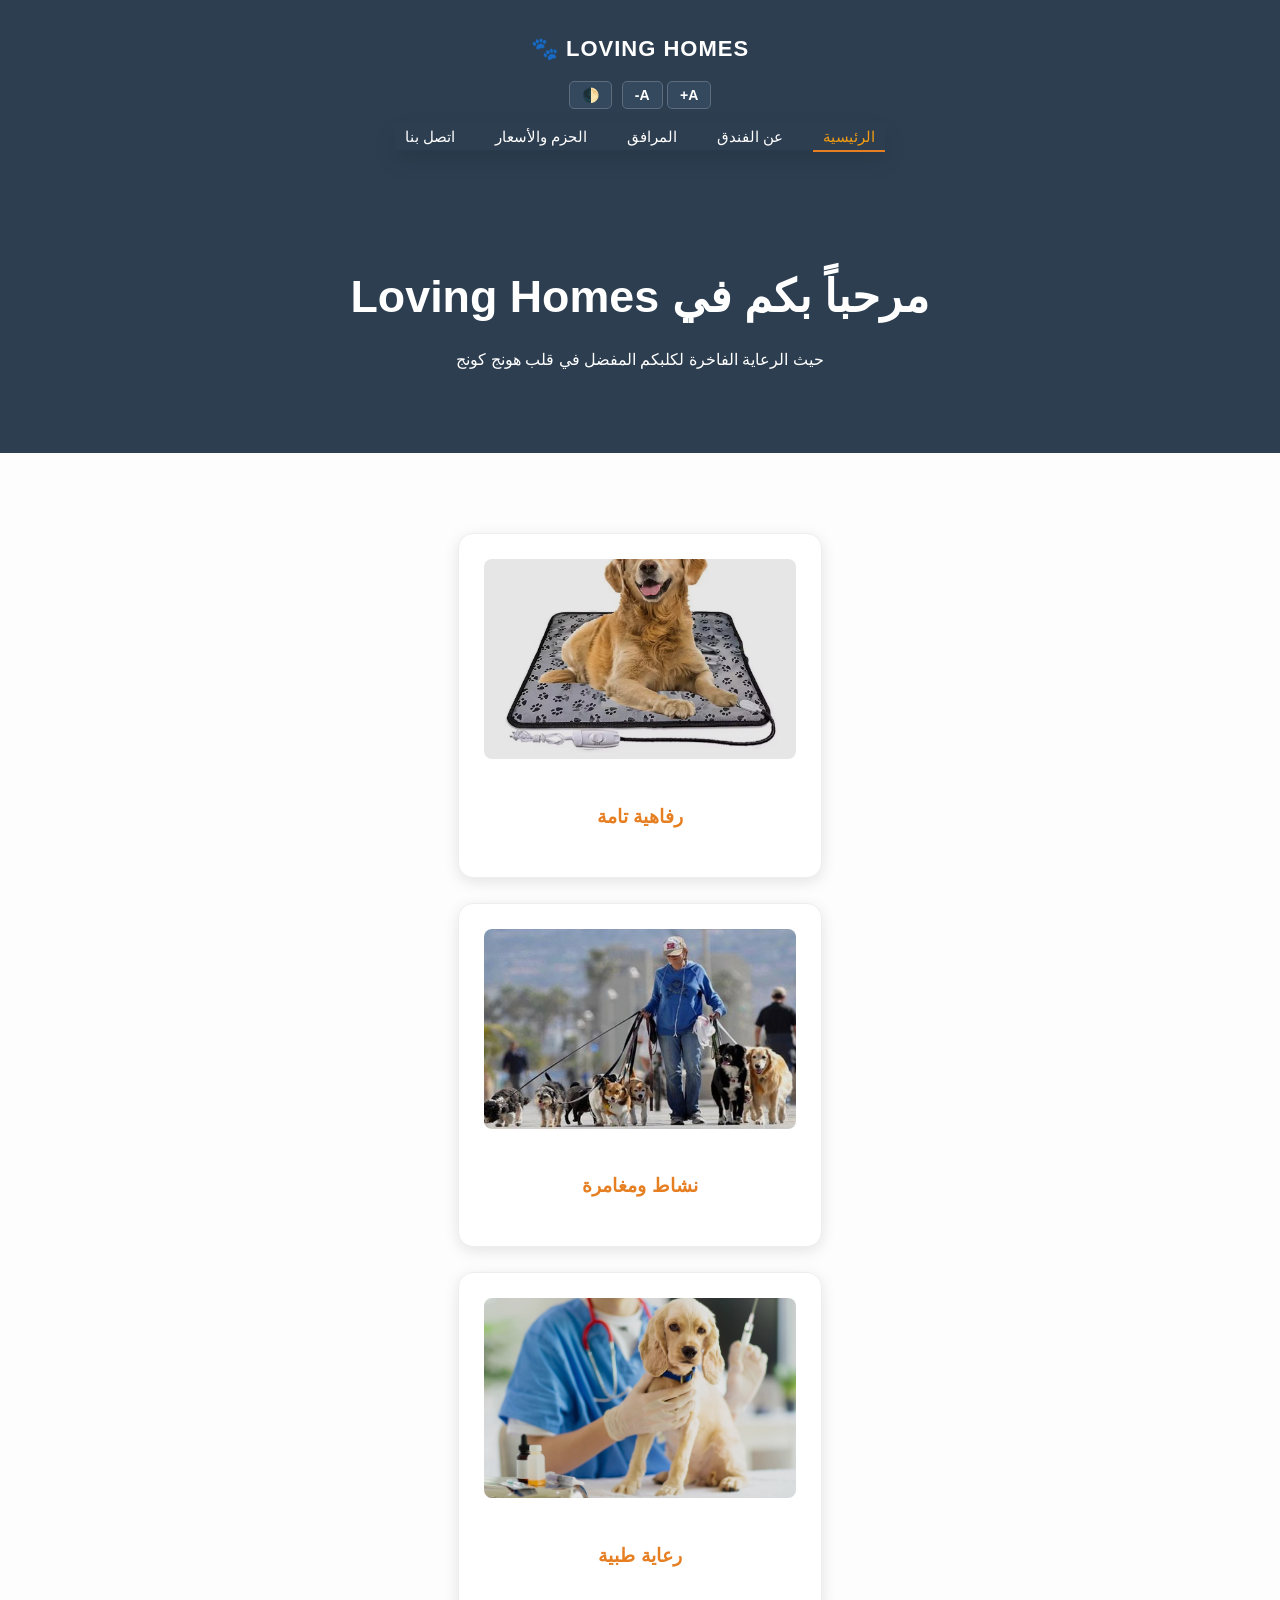
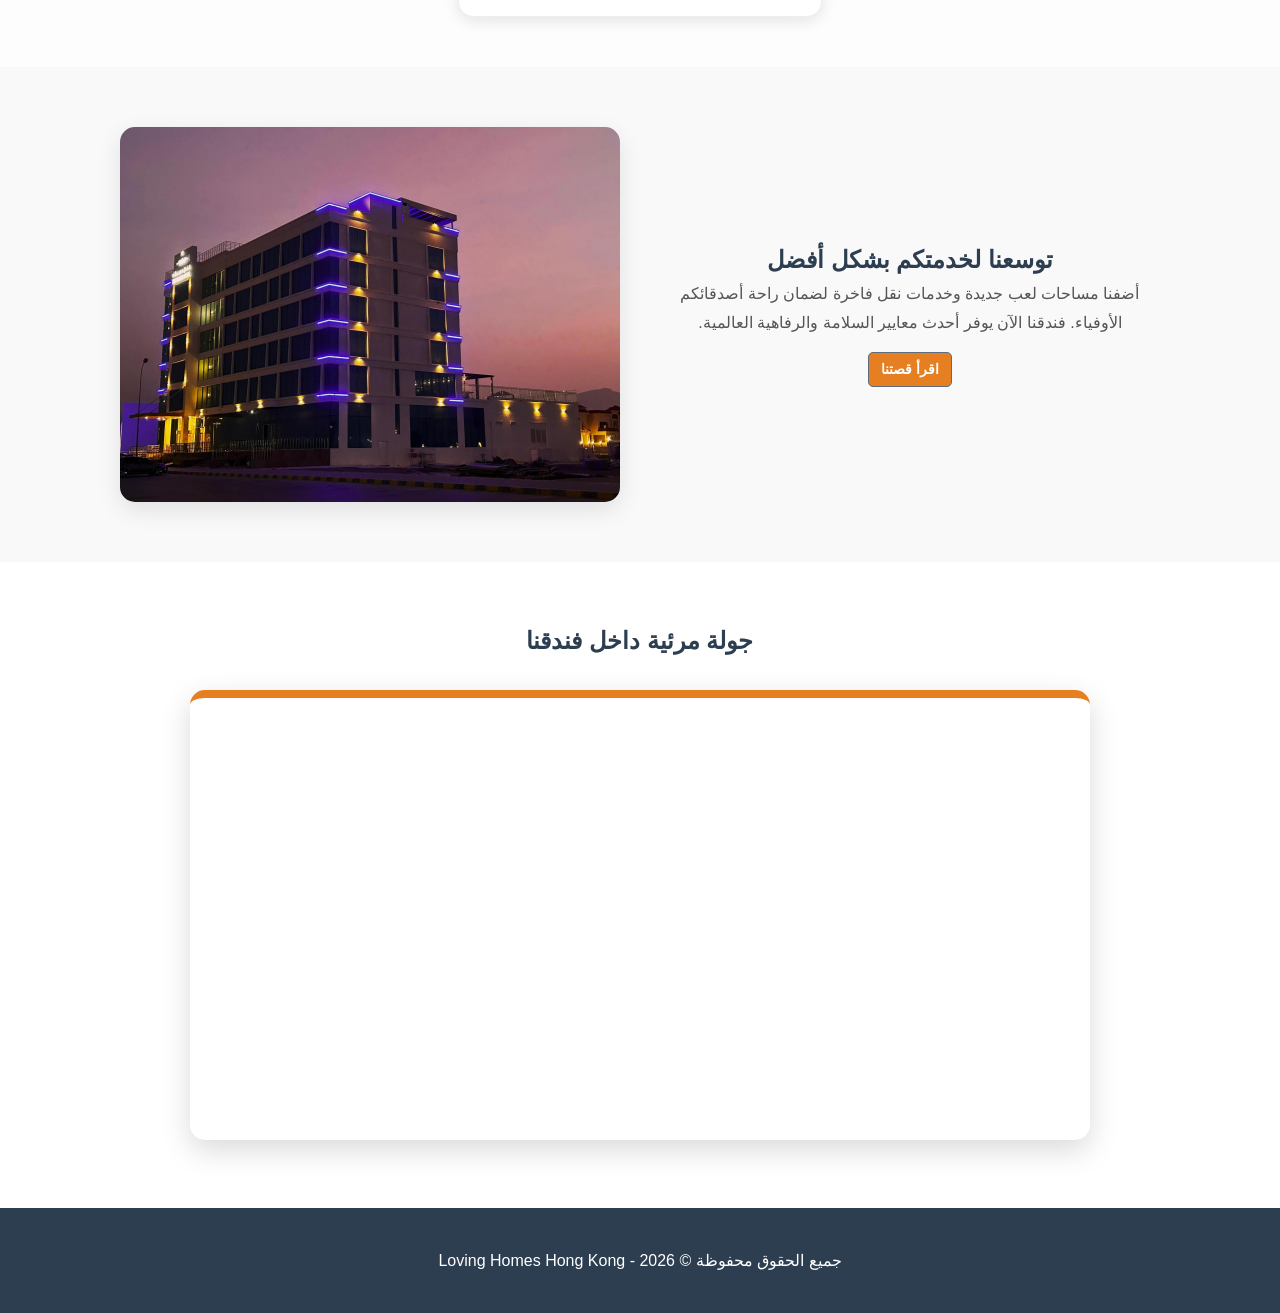
==== index.html @ 9f1eb7ec "Add files via upload" ====
<!DOCTYPE html>
<html lang="ar" dir="rtl">
<head>
    <meta charset="UTF-8">
    <meta name="viewport" content="width=device-width, initial-scale=1.0">
    <title>Loving Homes - الواجهة المطورة</title>
    <link rel="stylesheet" href="css/style.css">
    <style>
        /* التنسيقات الداخلية لضمان جمالية الواجهة */
        body { margin: 0; background-color: #fdfdfd; font-family: Arial, sans-serif; transition: background 0.3s, color 0.3s; }
        .navbar { display: flex; justify-content: space-between; align-items: center; background: #2c3e50; padding: 15px 30px; flex-wrap: wrap; gap: 15px; }
        .logo { color: white; font-size: 22px; font-weight: bold; }
        .nav-links { list-style: none; display: flex; gap: 20px; margin: 0; padding: 0; }
        .nav-links a { color: white; text-decoration: none; font-size: 16px; }
        .nav-links a.active { color: #e67e22; border-bottom: 2px solid #e67e22; }
        
        .hero { background: #2c3e50; color: white; text-align: center; padding: 80px 20px; }
        .hero h1 { font-size: 2.8rem; margin-bottom: 15px; }
        
        .container { padding: 50px 20px; max-width: 1200px; margin: auto; }
        .services-grid { display: grid; grid-template-columns: repeat(auto-fit, minmax(300px, 1fr)); gap: 25px; }
        
        .card { background: white; border-radius: 15px; box-shadow: 0 4px 15px rgba(0,0,0,0.1); overflow: hidden; text-align: center; border: 1px solid #eee; }
        .card img { width: 100%; height: 200px; object-fit: cover; }
        .card h3 { padding: 20px 0; color: #e67e22; margin: 0; }
        
        .expansion { padding: 60px 20px; background: #f9f9f9; display: flex; flex-wrap: wrap; align-items: center; gap: 40px; justify-content: center; }
        .expansion img { width: 100%; max-width: 500px; border-radius: 15px; box-shadow: 0 8px 25px rgba(0,0,0,0.1); }
        
        .video-section { padding: 60px 20px; text-align: center; background: white; }
        .video-section iframe { width: 100%; max-width: 900px; height: 450px; border: none; border-top: 8px solid #e67e22; border-radius: 15px; box-shadow: 0 10px 30px rgba(0,0,0,0.15); }
        
        footer { background: #2c3e50; color: white; text-align: center; padding: 40px 0; margin-top: 0; }
        
        /* زر التحكم الموحد */
        .btn-ctrl { background: #34495e; color: white; border: 1px solid #5d6d7e; padding: 5px 12px; border-radius: 5px; cursor: pointer; font-size: 14px; transition: 0.3s; }
        .btn-ctrl:hover { background: #e67e22; }
    </style>
</head>
<body>

<header>
    <nav class="navbar">
        <div class="logo">Loving Homes 🐾</div>

        <div class="controls-wrapper" style="display: flex; align-items: center; gap: 10px;">
            <div class="font-controls">
                <button onclick="changeFontSize('increase')" class="btn-ctrl">A+</button>
                <button onclick="changeFontSize('decrease')" class="btn-ctrl">A-</button>
            </div>
            
            <button onclick="toggleTheme()" class="btn-ctrl" title="تبديل الوضع الليلي">🌓</button>

            
        </div>

        <ul class="nav-links">
            <li><a href="index.html" class="active">الرئيسية</a></li>
            <li><a href="pages/about.html">عن الفندق</a></li>
            <li><a href="pages/services.html">المرافق</a></li>
            <li><a href="pages/packages.html">الحزم والأسعار</a></li>
            <li><a href="pages/contact.html">اتصل بنا</a></li>
        </ul>
    </nav>
</header>

<section class="hero">
    <h1>مرحباً بكم في Loving Homes</h1>
    <p>حيث الرعاية الفاخرة لكلبكم المفضل في قلب هونج كونج</p>
</section>

<main class="container">
    <div class="services-grid">
        <div class="card">
            <img src="images/img-heating-cooling.avif" alt="رفاهية">
            <h3>رفاهية تامة</h3>
        </div>
        <div class="card">
            <img src="images/img-walking.jpg" alt="نشاط">
            <h3>نشاط ومغامرة</h3>
        </div>
        <div class="card">
            <img src="images/img-vet-services.webp" alt="رعاية">
            <h3>رعاية طبية</h3>
        </div>
    </div>
</main>

<section class="expansion">
    <div style="flex:1; min-width:300px; max-width:500px;">
        <h2 style="color: #2c3e50;">توسعنا لخدمتكم بشكل أفضل</h2>
        <p style="line-height: 1.8; color: #555;">أضفنا مساحات لعب جديدة وخدمات نقل فاخرة لضمان راحة أصدقائكم الأوفياء. فندقنا الآن يوفر أحدث معايير السلامة والرفاهية العالمية.</p>
        <a href="pages/about.html" class="btn-ctrl" style="text-decoration: none; display: inline-block; margin-top: 15px; background: #e67e22;">اقرأ قصتنا</a>
    </div>
    <img src="images/img-hotel-history.jpg" alt="توسع الفندق">
</section>

<section class="video-section">
    <h2 style="margin-bottom: 30px;">جولة مرئية داخل فندقنا</h2>
    <iframe src="https://www.youtube.com/embed/sD9gTAFDq40" title="Loving Homes Tour" allowfullscreen></iframe>
</section>

<footer>
    <p>جميع الحقوق محفوظة © 2026 - Loving Homes Hong Kong</p>
</footer>

<script src="js/main.js"></script>

</body>
</html>
---- css/style.css ----
/* 1. الإعدادات العامة والمتغيرات */
:root {
    --primary-color: #2c3e50;    /* أزرق داكن فخم للمنبار والفوتر */
    --accent-gold: #f39c12;      /* برتقالي ذهبي للأزرار واللمسات الجمالية */
    --accent-blue: #2980b9;      /* أزرق للحزمة الكلاسيكية */
    --accent-orange: #d35400;    /* برتقالي غامق لحزمة اليوم */
    --text-color: #2c3e50;       
    --light-bg: #f4f7f6;         /* لون خلفية مريح للعين */
    --white: #ffffff;
    --card-shadow: 0 5px 15px rgba(0,0,0,0.05);
}

/* 2. إعدادات الوضع الليلي (Dark Mode) */
body.dark-theme {
    --light-bg: #121212;
    --text-color: #e0e0e0;
    --white: #1e1e1e;
    --primary-color: #000000;
    --card-shadow: 0 5px 20px rgba(0,0,0,0.5);
}

* {
    margin: 0;
    padding: 0;
    box-sizing: border-box;
    font-family: 'Segoe UI', Tahoma, Geneva, Verdana, sans-serif;
}

body {
    line-height: 1.6;
    color: var(--text-color);
    background-color: var(--light-bg);
    display: flex;
    flex-direction: column;
    min-height: 100vh;
    text-align: center;
    transition: all 0.3s ease; /* حركة ناعمة عند تكبير الخط أو تغيير الثيم */
}

/* 3. الهيدر والمنيو */
header {
    background: var(--primary-color);
    padding: 1rem 0;
    box-shadow: 0 2px 15px rgba(0,0,0,0.2);
}

.navbar {
    display: flex;
    flex-direction: column;
    align-items: center;
    gap: 15px;
}

.logo {
    font-size: 1.8rem;
    font-weight: bold;
    color: var(--accent-gold);
    text-transform: uppercase;
    letter-spacing: 1px;
}

/* أزرار التحكم (الخط، الثيم، اللغة) */
.controls-wrapper {
    display: flex;
    align-items: center;
    gap: 10px;
    flex-wrap: wrap;
    justify-content: center;
}

.btn-ctrl {
    background: rgba(255, 255, 255, 0.1);
    color: var(--white);
    border: 1px solid var(--accent-gold);
    padding: 5px 12px;
    border-radius: 5px;
    cursor: pointer;
    font-weight: bold;
    transition: 0.3s;
}

.btn-ctrl:hover {
    background: var(--accent-gold);
    color: #2c3e50;
}

.nav-links {
    display: flex;
    list-style: none; box-shadow: 0 10px 25px rgba(0,0,0,0.1);
}

.nav-links li a {
    color: #ffffff;
    text-decoration: none;
    font-weight: 500;
    font-size: 0.95rem;
    padding: 5px 10px;
    transition: 0.3s;
}

.nav-links li a:hover, .nav-links li a.active {
    color: var(--accent-gold);
}

/* 4. الحاوية والتنسيق العام */
.container {
    max-width: 1100px;
    margin: 30px auto;
    padding: 0 20px;
    flex: 1;
}

.main-title {
    margin-bottom: 20px;
    color: var(--accent-gold);
}

/* 5. نظام الشبكة (Grid) والبطاقات */
.grid-container, .services-grid, .activities-grid {
    display: grid;
    grid-template-columns: repeat(auto-fit, minmax(280px, 1fr));
    gap: 25px;
    margin-top: 30px;
}

.package-card, .service-card, .activity-item, .card {
    background: var(--white);
    padding: 25px;
    border-radius: 12px;
    box-shadow: var(--card-shadow);
    transition: 0.3s;
    border: 1px solid rgba(128, 128, 128, 0.1);
    overflow: hidden;
}

.package-card:hover, .service-card:hover, .card:hover {
    transform: translateY(-8px);
    box-shadow: 0 10px 25px rgba(0,0,0,0.2);
}

/* تنسيق الصور داخل البطاقات */
.service-img, .card img, .activity-item img {
    width: 100%;
    height: 200px;
    object-fit: cover;
    border-radius: 8px;
    margin-bottom: 15px;
    filter: brightness(0.9);
    transition: 0.3s;
}

.service-card:hover img, .card:hover img {
    filter: brightness(1);
}

/* 6. الأزرار العامة */
.btn {
    background: var(--accent-gold);
    color: #ffffff;
    padding: 12px 28px;
    text-decoration: none;
    border-radius: 25px;
    font-weight: bold;
    display: inline-block;
    transition: 0.3s;
    border: none;
    cursor: pointer;
    margin-top: 15px;
}

.btn:hover {
    background: var(--accent-blue);
    transform: scale(1.05);
}

/* 7. تمييز ألوان الحزم */
.premium-color { border-top: 6px solid var(--accent-gold); }
.classic-color { border-top: 6px solid var(--accent-blue); }
.day-color { border-top: 6px solid var(--accent-orange); }

/* 8. الفوتر */
footer {
    background: var(--primary-color);
    color: #ffffff;
    text-align: center;
    padding: 30px 0;
    margin-top: 50px;
}

/* 9. صفحة اتصل بنا والنماذج */
.contact-wrapper {
    display: grid;
    grid-template-columns: repeat(auto-fit, minmax(300px, 1fr));
    gap: 30px;
    text-align: right;
}

.form-group {
    margin-bottom: 15px;
    text-align: right;
}

input, select, textarea {
    width: 100%;
    padding: 12px;
    margin-top: 8px;
    border: 1px solid #ccc;
    border-radius: 8px;
    background: var(--white);
    color: var(--text-color);
}

/* 10. التجاوب ودعم الاتجاهات */
[dir="ltr"] {
    text-align: left;
}

[dir="ltr"] .contact-wrapper, [dir="ltr"] .form-group {
    text-align: left;
}

@media (max-width: 768px) {
    .nav-links {
        flex-direction: row;
        flex-wrap: wrap;
        justify-content: center;
        gap: 10px;
    }
    
    .hero h1 {
        font-size: 2rem;
    }
}

.hidden { display: none; }
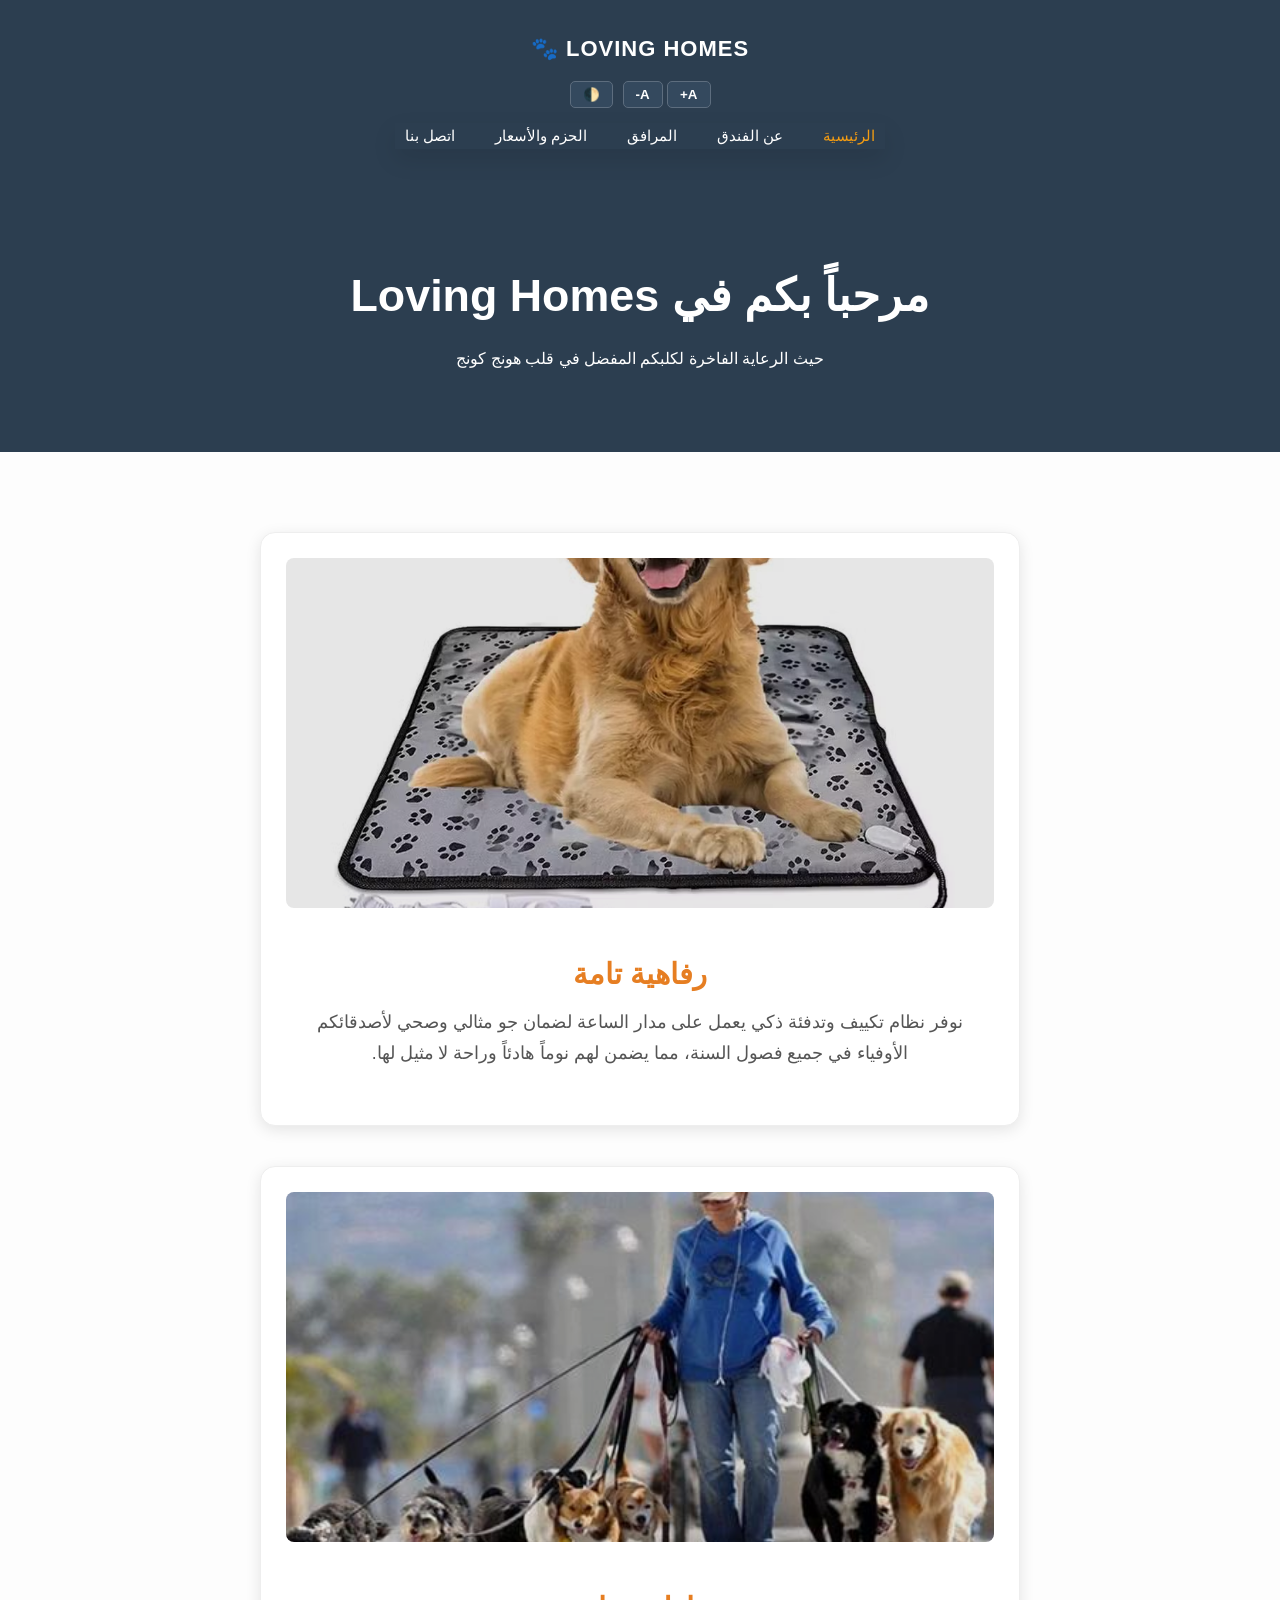
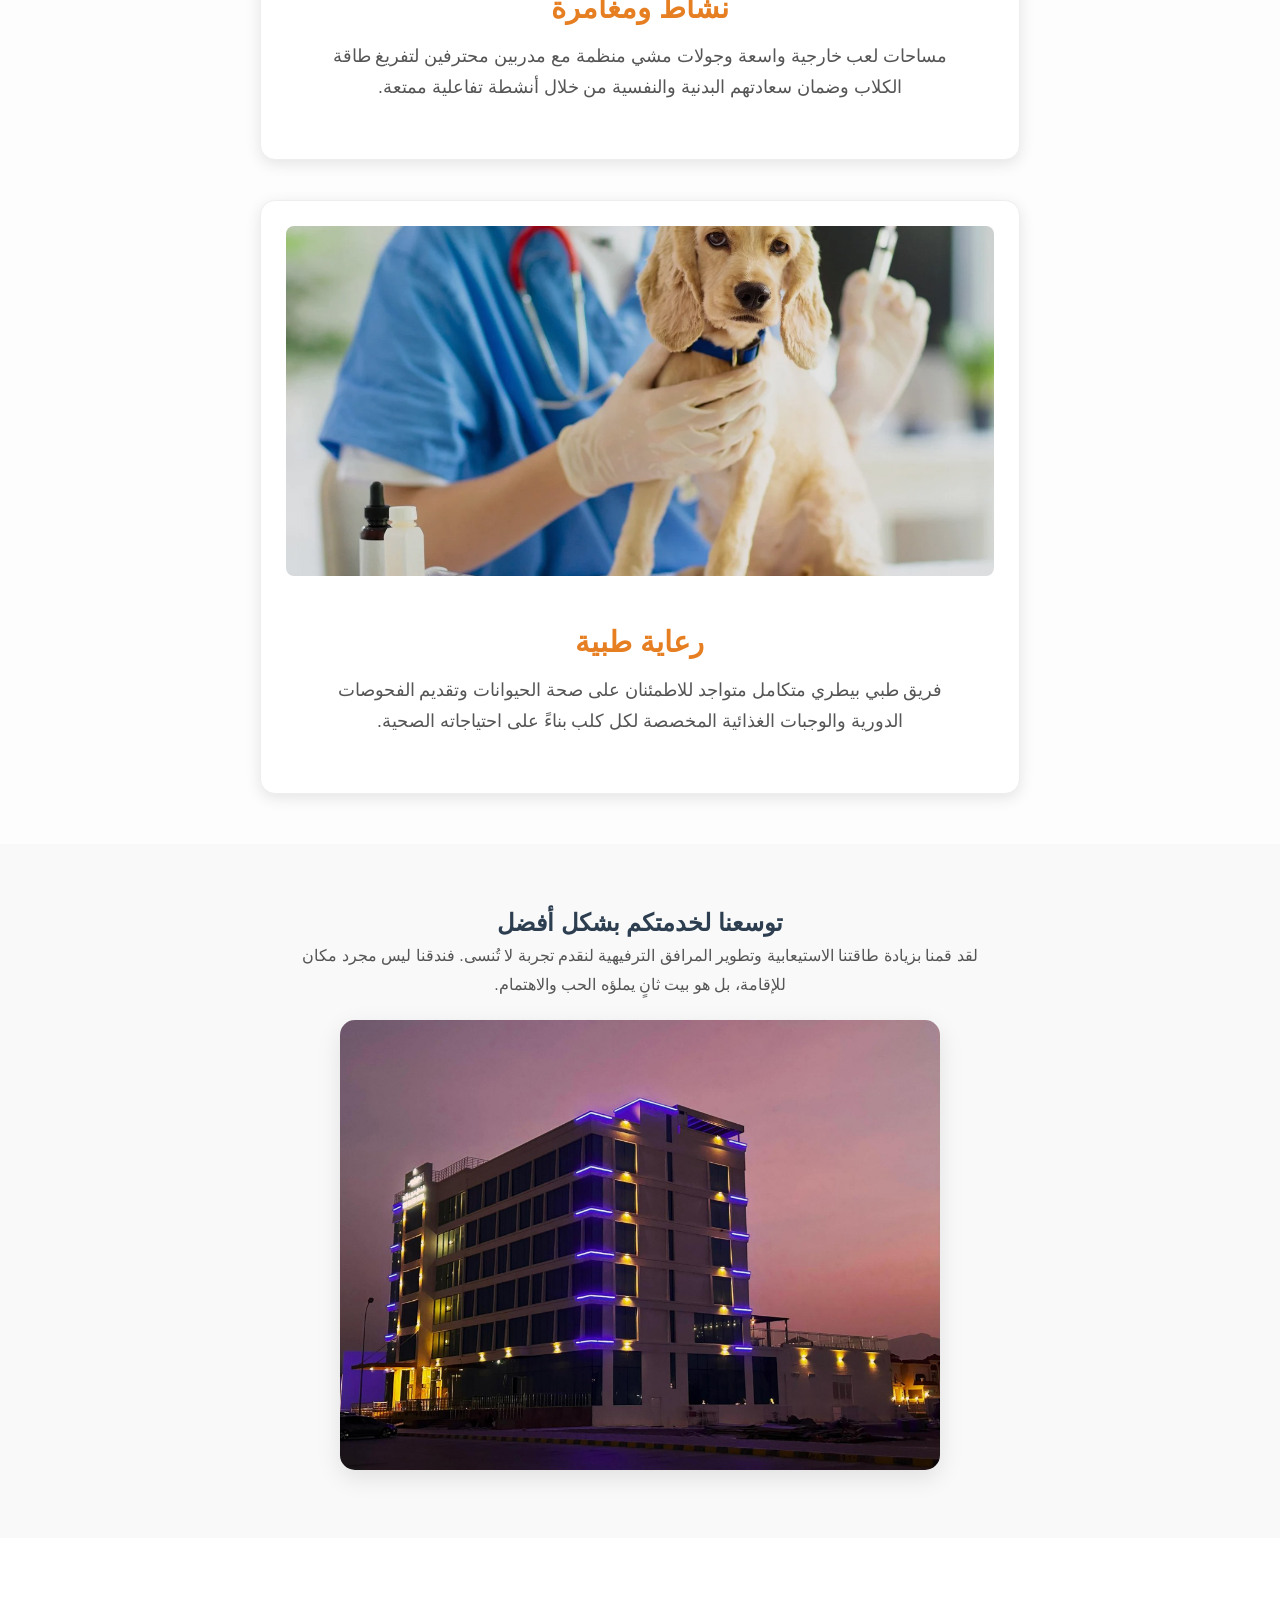
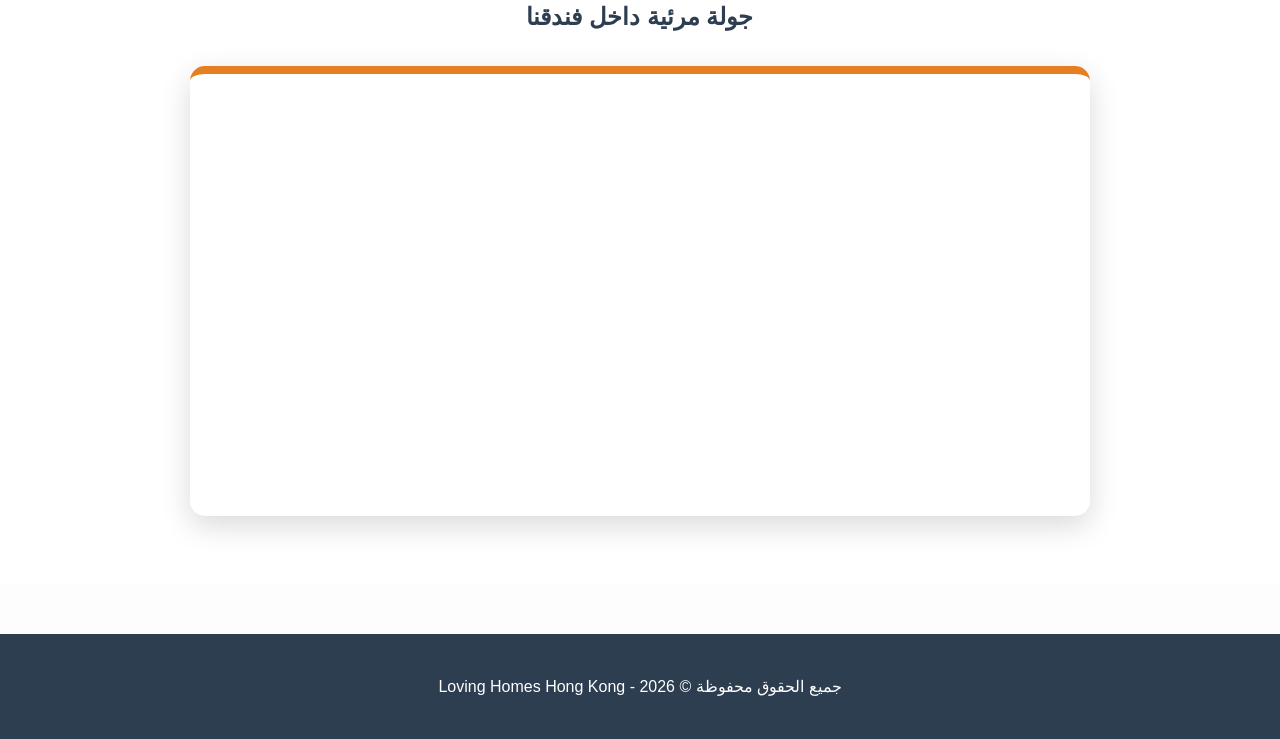
==== commit 7f363996: "Add files via upload" ====
--- a/index.html
+++ b/index.html
@@ -3,37 +3,55 @@
 <head>
     <meta charset="UTF-8">
     <meta name="viewport" content="width=device-width, initial-scale=1.0">
-    <title>Loving Homes - الواجهة المطورة</title>
+    <title>Loving Homes</title>
     <link rel="stylesheet" href="css/style.css">
     <style>
-        /* التنسيقات الداخلية لضمان جمالية الواجهة */
-        body { margin: 0; background-color: #fdfdfd; font-family: Arial, sans-serif; transition: background 0.3s, color 0.3s; }
-        .navbar { display: flex; justify-content: space-between; align-items: center; background: #2c3e50; padding: 15px 30px; flex-wrap: wrap; gap: 15px; }
-        .logo { color: white; font-size: 22px; font-weight: bold; }
-        .nav-links { list-style: none; display: flex; gap: 20px; margin: 0; padding: 0; }
-        .nav-links a { color: white; text-decoration: none; font-size: 16px; }
-        .nav-links a.active { color: #e67e22; border-bottom: 2px solid #e67e22; }
+        /* التنسيقات الإضافية لضمان ترتيب العناصر فوق بعضها */
+        body { margin: 0; background-color: #fdfdfd; font-family: 'Segoe UI', Tahoma, Geneva, Verdana, sans-serif; transition: background 0.3s, color 0.3s; }
         
         .hero { background: #2c3e50; color: white; text-align: center; padding: 80px 20px; }
         .hero h1 { font-size: 2.8rem; margin-bottom: 15px; }
         
-        .container { padding: 50px 20px; max-width: 1200px; margin: auto; }
-        .services-grid { display: grid; grid-template-columns: repeat(auto-fit, minmax(300px, 1fr)); gap: 25px; }
+        .container { padding: 50px 20px; max-width: 800px; margin: auto; }
         
-        .card { background: white; border-radius: 15px; box-shadow: 0 4px 15px rgba(0,0,0,0.1); overflow: hidden; text-align: center; border: 1px solid #eee; }
-        .card img { width: 100%; height: 200px; object-fit: cover; }
-        .card h3 { padding: 20px 0; color: #e67e22; margin: 0; }
+        /* جعل البطاقات تظهر فوق بعضها البعض */
+        .services-grid { 
+            display: flex; 
+            flex-direction: column; 
+            gap: 40px; 
+            align-items: center;
+        }
         
-        .expansion { padding: 60px 20px; background: #f9f9f9; display: flex; flex-wrap: wrap; align-items: center; gap: 40px; justify-content: center; }
-        .expansion img { width: 100%; max-width: 500px; border-radius: 15px; box-shadow: 0 8px 25px rgba(0,0,0,0.1); }
+        .card { 
+            background: white; 
+            border-radius: 15px; 
+            box-shadow: 0 4px 15px rgba(0,0,0,0.1); 
+            overflow: hidden; 
+            text-align: center; 
+            border: 1px solid #eee; 
+            transition: 0.3s;
+            width: 100%; /* تأخذ كامل عرض الحاوية لتظهر فوق بعضها */
+        }
+        
+        .card:hover { transform: scale(1.02); }
+        .card img { width: 100%; height: 350px; object-fit: cover; }
+        .card h3 { padding: 20px 0 10px; color: #e67e22; margin: 0; font-size: 1.8rem; }
+        .card p { padding: 0 30px 30px; color: #555; line-height: 1.8; font-size: 1.1rem; }
+        
+        .expansion { padding: 60px 20px; background: #f9f9f9; text-align: center; }
+        .expansion img { width: 100%; max-width: 600px; border-radius: 15px; box-shadow: 0 8px 25px rgba(0,0,0,0.1); margin-top: 20px; }
         
         .video-section { padding: 60px 20px; text-align: center; background: white; }
         .video-section iframe { width: 100%; max-width: 900px; height: 450px; border: none; border-top: 8px solid #e67e22; border-radius: 15px; box-shadow: 0 10px 30px rgba(0,0,0,0.15); }
         
-        footer { background: #2c3e50; color: white; text-align: center; padding: 40px 0; margin-top: 0; }
-        
-        /* زر التحكم الموحد */
-        .btn-ctrl { background: #34495e; color: white; border: 1px solid #5d6d7e; padding: 5px 12px; border-radius: 5px; cursor: pointer; font-size: 14px; transition: 0.3s; }
+        footer { background: #2c3e50; color: white; text-align: center; padding: 40px 0; }
+
+        /* تنسيق الأزرار في الهيدر */
+        .navbar { display: flex; justify-content: space-between; align-items: center; background: #2c3e50; padding: 15px 30px; flex-wrap: wrap; gap: 15px; }
+        .logo { color: white; font-size: 22px; font-weight: bold; }
+        .nav-links { list-style: none; display: flex; gap: 20px; margin: 0; padding: 0; }
+        .nav-links a { color: white; text-decoration: none; }
+        .btn-ctrl { background: #34495e; color: white; border: 1px solid #5d6d7e; padding: 5px 12px; border-radius: 5px; cursor: pointer; transition: 0.3s; }
         .btn-ctrl:hover { background: #e67e22; }
     </style>
 </head>
@@ -48,25 +66,23 @@
                 <button onclick="changeFontSize('increase')" class="btn-ctrl">A+</button>
                 <button onclick="changeFontSize('decrease')" class="btn-ctrl">A-</button>
             </div>
-            
-            <button onclick="toggleTheme()" class="btn-ctrl" title="تبديل الوضع الليلي">🌓</button>
-
-            
+            <button onclick="toggleTheme()" class="btn-ctrl">🌓</button>
+           
         </div>
 
         <ul class="nav-links">
-            <li><a href="index.html" class="active">الرئيسية</a></li>
-            <li><a href="pages/about.html">عن الفندق</a></li>
-            <li><a href="pages/services.html">المرافق</a></li>
-            <li><a href="pages/packages.html">الحزم والأسعار</a></li>
-            <li><a href="pages/contact.html">اتصل بنا</a></li>
+            <li><a href="index.html" class="active" data-key="nav-home">الرئيسية</a></li>
+            <li><a href="pages/about.html" data-key="nav-about">عن الفندق</a></li>
+            <li><a href="pages/services.html" data-key="nav-services">المرافق</a></li>
+            <li><a href="pages/packages.html" data-key="nav-packages">الحزم والأسعار</a></li>
+            <li><a href="pages/contact.html" data-key="nav-contact">اتصل بنا</a></li>
         </ul>
     </nav>
 </header>
 
 <section class="hero">
-    <h1>مرحباً بكم في Loving Homes</h1>
-    <p>حيث الرعاية الفاخرة لكلبكم المفضل في قلب هونج كونج</p>
+    <h1 data-key="hero-title">مرحباً بكم في Loving Homes</h1>
+    <p data-key="hero-desc">حيث الرعاية الفاخرة لكلبكم المفضل في قلب هونج كونج</p>
 </section>
 
 <main class="container">
@@ -74,24 +90,26 @@
         <div class="card">
             <img src="images/img-heating-cooling.avif" alt="رفاهية">
             <h3>رفاهية تامة</h3>
+            <p>نوفر نظام تكييف وتدفئة ذكي يعمل على مدار الساعة لضمان جو مثالي وصحي لأصدقائكم الأوفياء في جميع فصول السنة، مما يضمن لهم نوماً هادئاً وراحة لا مثيل لها.</p>
         </div>
+
         <div class="card">
             <img src="images/img-walking.jpg" alt="نشاط">
             <h3>نشاط ومغامرة</h3>
+            <p>مساحات لعب خارجية واسعة وجولات مشي منظمة مع مدربين محترفين لتفريغ طاقة الكلاب وضمان سعادتهم البدنية والنفسية من خلال أنشطة تفاعلية ممتعة.</p>
         </div>
+
         <div class="card">
             <img src="images/img-vet-services.webp" alt="رعاية">
             <h3>رعاية طبية</h3>
+            <p>فريق طبي بيطري متكامل متواجد للاطمئنان على صحة الحيوانات وتقديم الفحوصات الدورية والوجبات الغذائية المخصصة لكل كلب بناءً على احتياجاته الصحية.</p>
         </div>
     </div>
 </main>
 
 <section class="expansion">
-    <div style="flex:1; min-width:300px; max-width:500px;">
-        <h2 style="color: #2c3e50;">توسعنا لخدمتكم بشكل أفضل</h2>
-        <p style="line-height: 1.8; color: #555;">أضفنا مساحات لعب جديدة وخدمات نقل فاخرة لضمان راحة أصدقائكم الأوفياء. فندقنا الآن يوفر أحدث معايير السلامة والرفاهية العالمية.</p>
-        <a href="pages/about.html" class="btn-ctrl" style="text-decoration: none; display: inline-block; margin-top: 15px; background: #e67e22;">اقرأ قصتنا</a>
-    </div>
+    <h2 style="color: #2c3e50;">توسعنا لخدمتكم بشكل أفضل</h2>
+    <p style="line-height: 1.8; color: #555; max-width: 700px; margin: auto;">لقد قمنا بزيادة طاقتنا الاستيعابية وتطوير المرافق الترفيهية لنقدم تجربة لا تُنسى. فندقنا ليس مجرد مكان للإقامة، بل هو بيت ثانٍ يملؤه الحب والاهتمام.</p>
     <img src="images/img-hotel-history.jpg" alt="توسع الفندق">
 </section>
 
@@ -101,7 +119,7 @@
 </section>
 
 <footer>
-    <p>جميع الحقوق محفوظة © 2026 - Loving Homes Hong Kong</p>
+    <p data-key="footer-rights">جميع الحقوق محفوظة © 2026 - Loving Homes Hong Kong</p>
 </footer>
 
 <script src="js/main.js"></script>
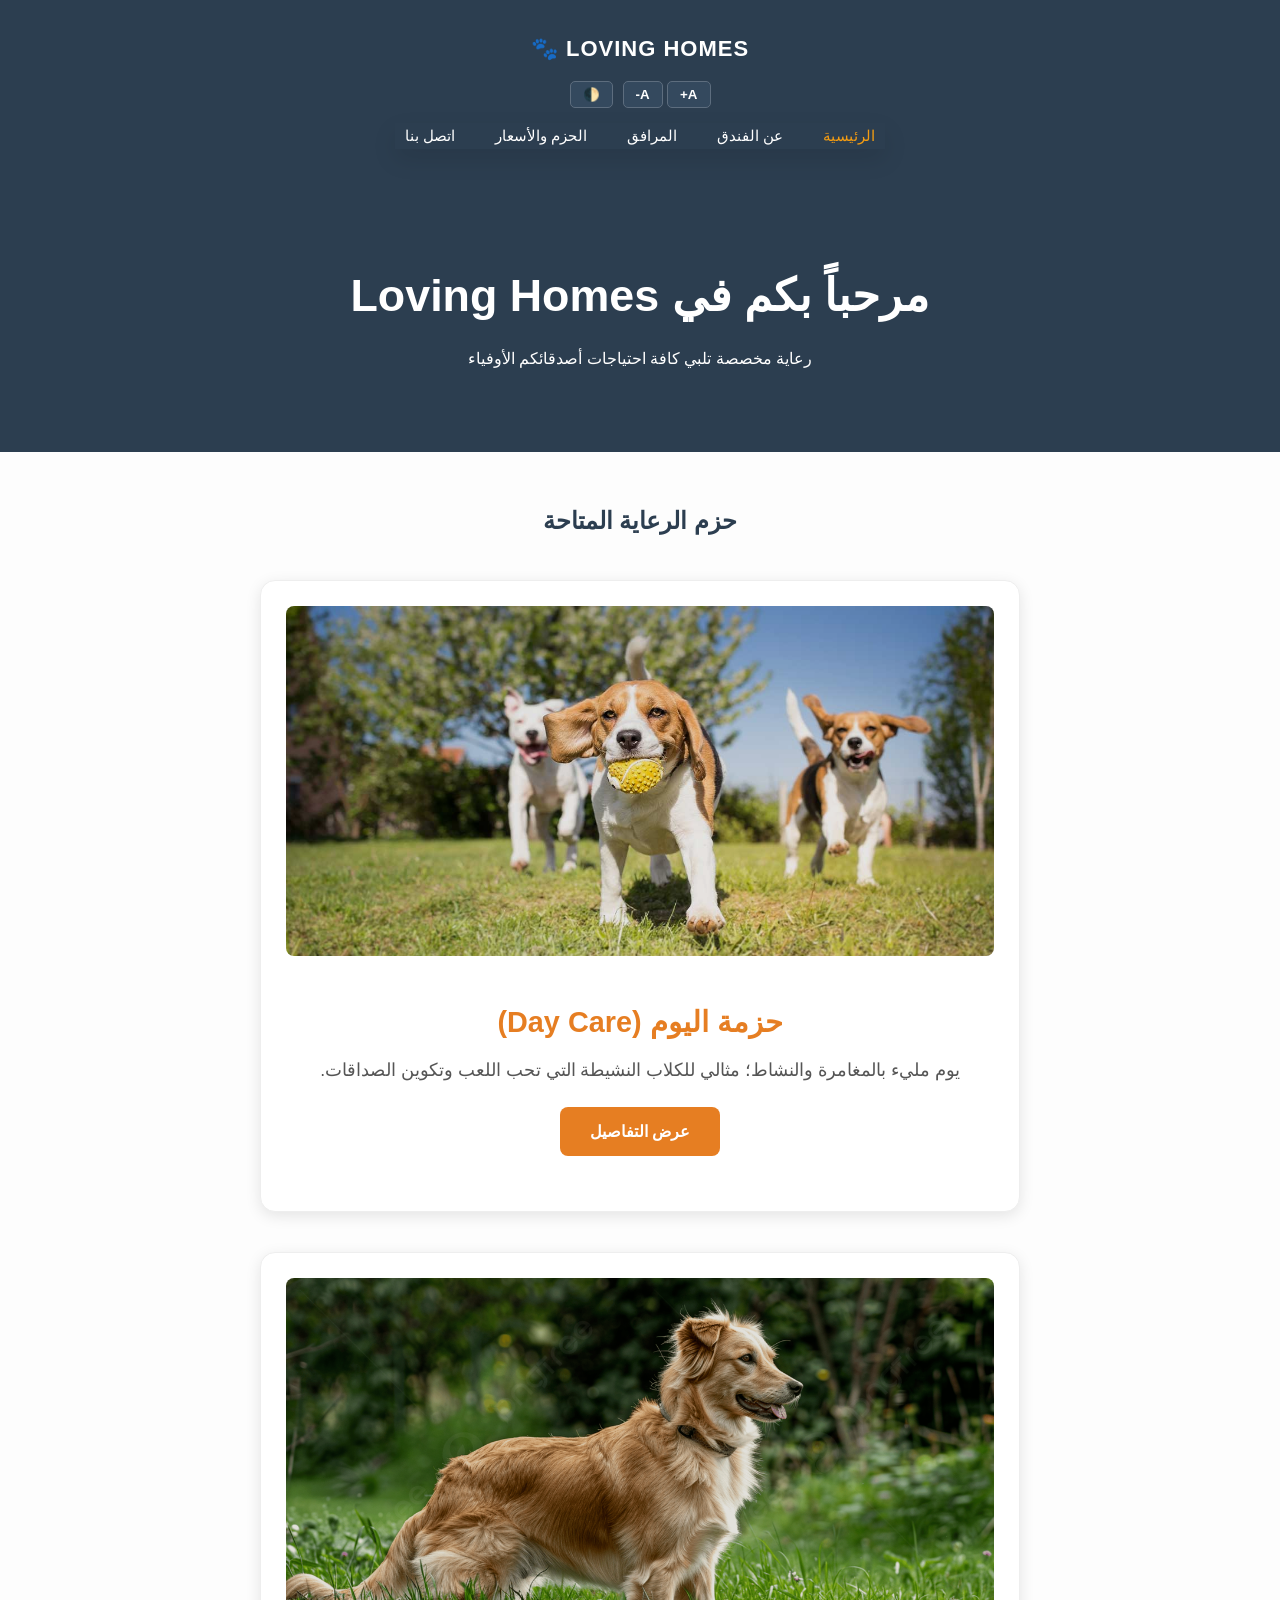
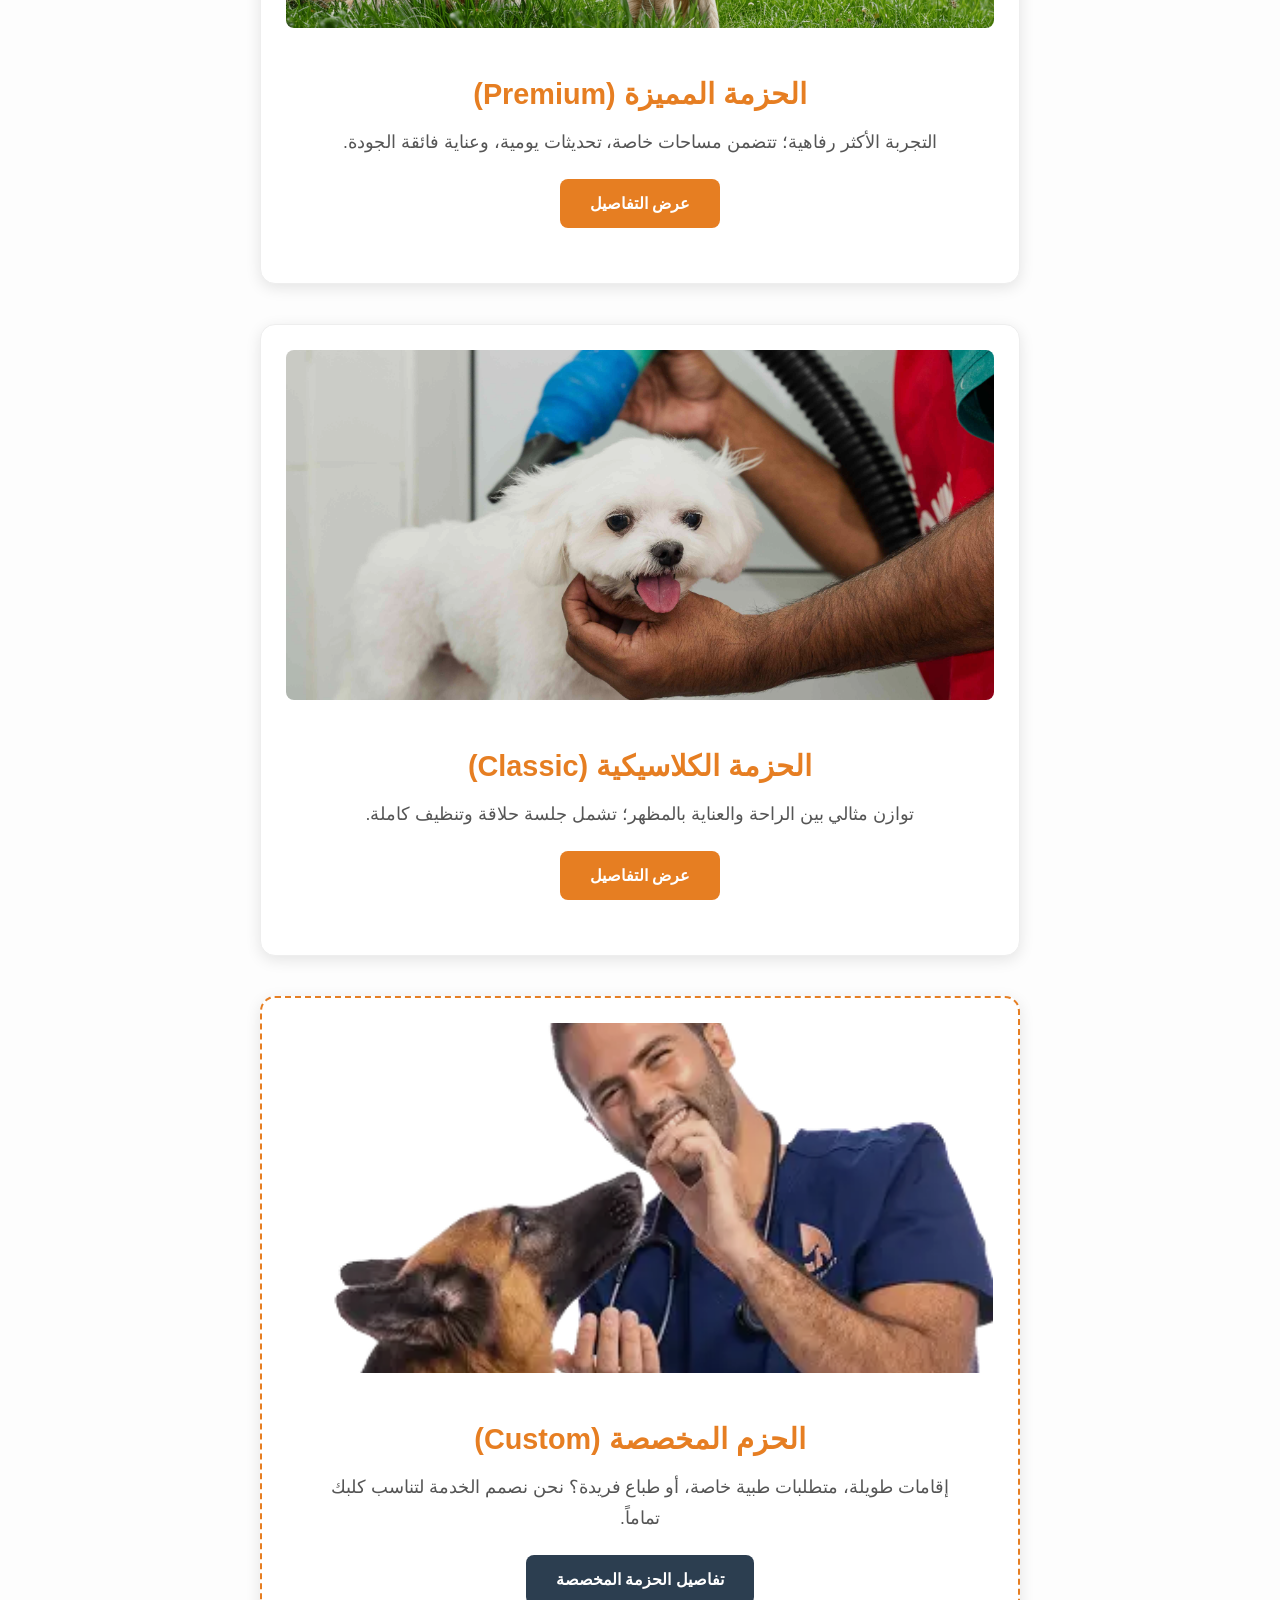
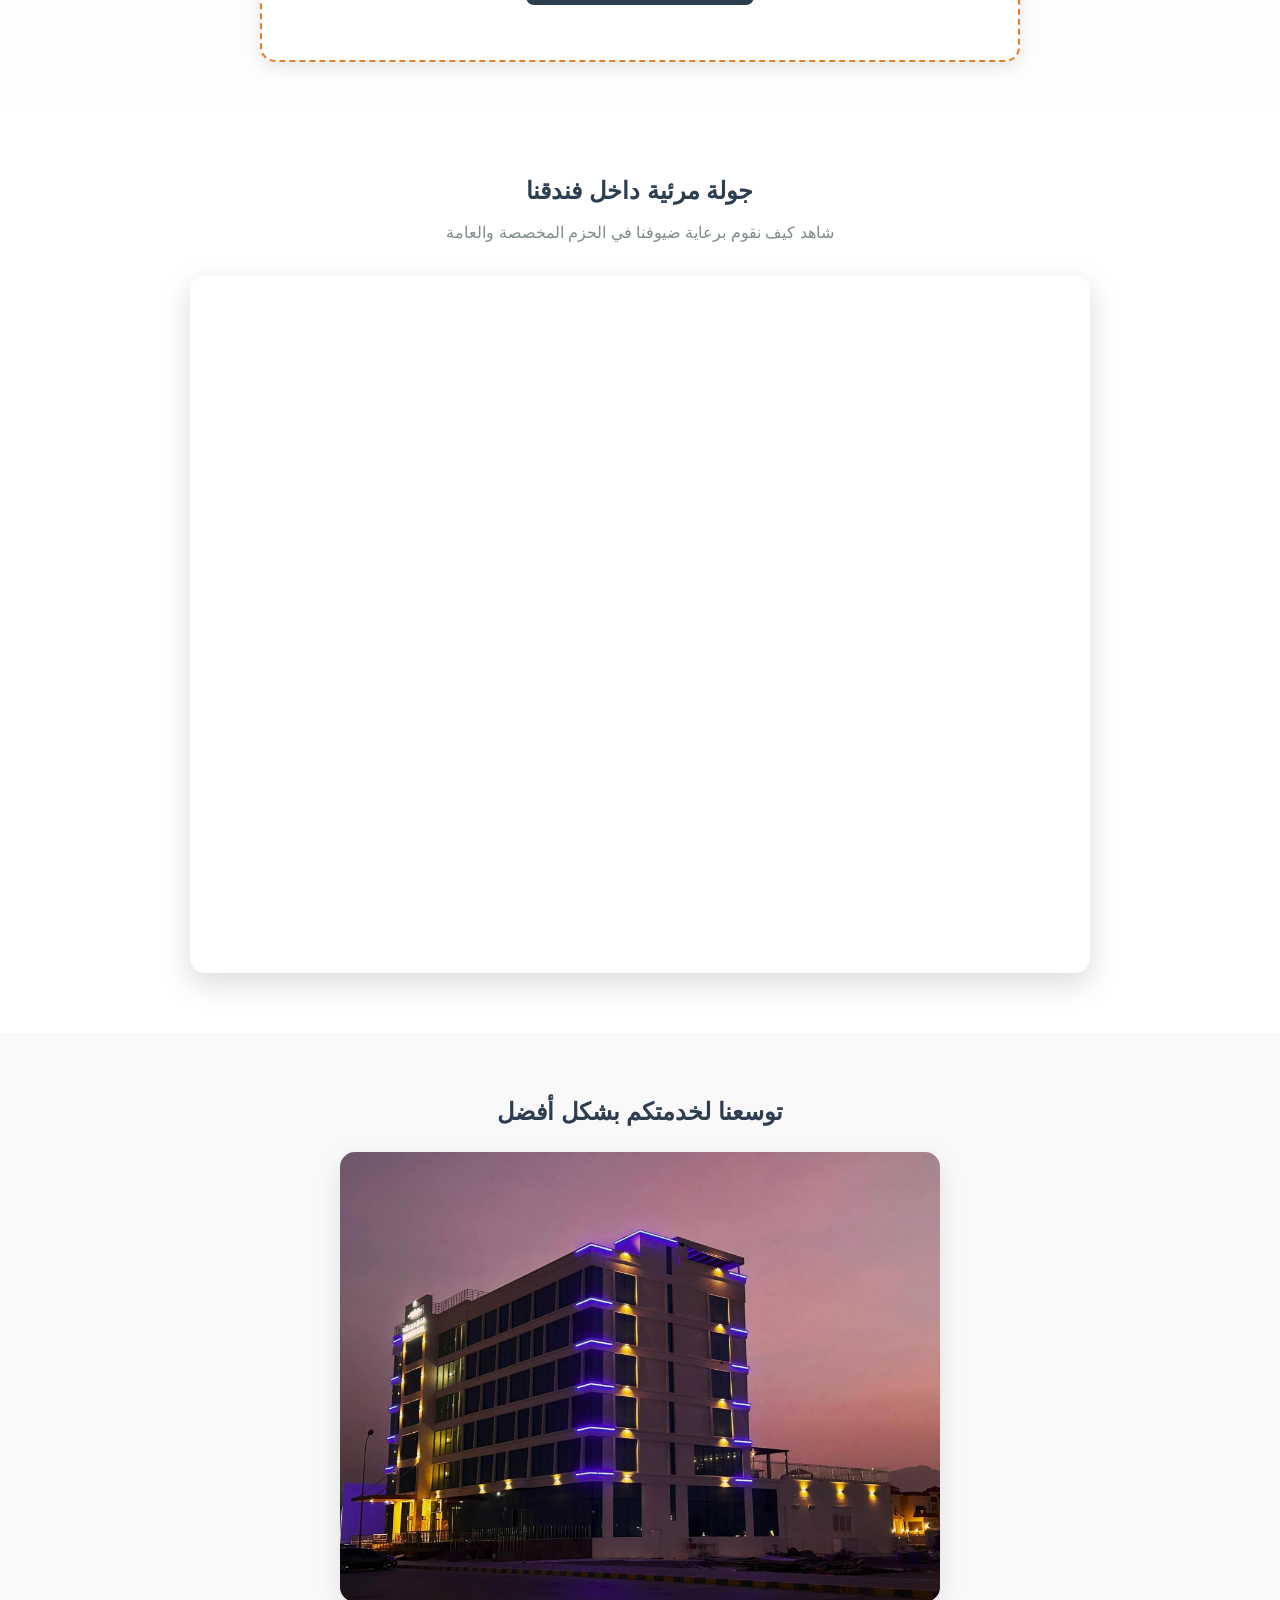
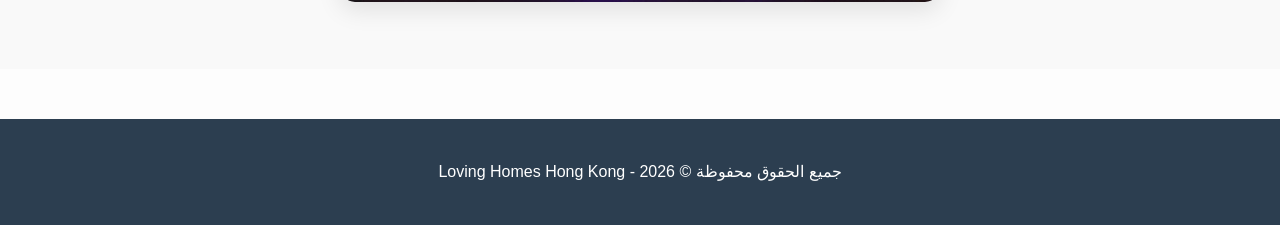
==== commit eb295b9a: "Add files via upload" ====
--- a/index.html
+++ b/index.html
@@ -3,18 +3,16 @@
 <head>
     <meta charset="UTF-8">
     <meta name="viewport" content="width=device-width, initial-scale=1.0">
-    <title>Loving Homes</title>
+    <title>Loving Homes - الصفحة الرئيسية</title>
     <link rel="stylesheet" href="css/style.css">
     <style>
-        /* التنسيقات الإضافية لضمان ترتيب العناصر فوق بعضها */
-        body { margin: 0; background-color: #fdfdfd; font-family: 'Segoe UI', Tahoma, Geneva, Verdana, sans-serif; transition: background 0.3s, color 0.3s; }
+        body { margin: 0; background-color: #fdfdfd; font-family: 'Segoe UI', Tahoma, Geneva, Verdana, sans-serif; transition: 0.3s; }
         
         .hero { background: #2c3e50; color: white; text-align: center; padding: 80px 20px; }
         .hero h1 { font-size: 2.8rem; margin-bottom: 15px; }
         
         .container { padding: 50px 20px; max-width: 800px; margin: auto; }
         
-        /* جعل البطاقات تظهر فوق بعضها البعض */
         .services-grid { 
             display: flex; 
             flex-direction: column; 
@@ -30,29 +28,53 @@
             text-align: center; 
             border: 1px solid #eee; 
             transition: 0.3s;
-            width: 100%; /* تأخذ كامل عرض الحاوية لتظهر فوق بعضها */
+            width: 100%; 
         }
         
-        .card:hover { transform: scale(1.02); }
+        .card:hover { transform: translateY(-5px); }
         .card img { width: 100%; height: 350px; object-fit: cover; }
         .card h3 { padding: 20px 0 10px; color: #e67e22; margin: 0; font-size: 1.8rem; }
-        .card p { padding: 0 30px 30px; color: #555; line-height: 1.8; font-size: 1.1rem; }
+        .card p { padding: 0 30px 20px; color: #555; line-height: 1.8; font-size: 1.1rem; }
         
+        .btn-details { 
+            display: inline-block; 
+            margin-bottom: 30px; 
+            padding: 12px 30px; 
+            background: #e67e22; 
+            color: white; 
+            text-decoration: none; 
+            border-radius: 8px; 
+            font-weight: bold;
+            transition: 0.3s;
+        }
+        .btn-details:hover { background: #d35400; }
+
+        /* تنسيق قسم الفيديو */
+        .video-section { padding: 60px 20px; text-align: center; background: white; }
+        .video-container { 
+            margin-top: 20px; 
+            position: relative; 
+            padding-bottom: 56.25%; 
+            height: 0; 
+            overflow: hidden; 
+            border-radius: 15px; 
+            box-shadow: 0 10px 30px rgba(0,0,0,0.15); 
+            max-width: 900px;
+            margin-left: auto;
+            margin-right: auto;
+        }
+        .video-container iframe { position: absolute; top: 0; left: 0; width: 100%; height: 100%; border: none; }
+
         .expansion { padding: 60px 20px; background: #f9f9f9; text-align: center; }
         .expansion img { width: 100%; max-width: 600px; border-radius: 15px; box-shadow: 0 8px 25px rgba(0,0,0,0.1); margin-top: 20px; }
         
-        .video-section { padding: 60px 20px; text-align: center; background: white; }
-        .video-section iframe { width: 100%; max-width: 900px; height: 450px; border: none; border-top: 8px solid #e67e22; border-radius: 15px; box-shadow: 0 10px 30px rgba(0,0,0,0.15); }
-        
         footer { background: #2c3e50; color: white; text-align: center; padding: 40px 0; }
 
-        /* تنسيق الأزرار في الهيدر */
         .navbar { display: flex; justify-content: space-between; align-items: center; background: #2c3e50; padding: 15px 30px; flex-wrap: wrap; gap: 15px; }
         .logo { color: white; font-size: 22px; font-weight: bold; }
         .nav-links { list-style: none; display: flex; gap: 20px; margin: 0; padding: 0; }
         .nav-links a { color: white; text-decoration: none; }
-        .btn-ctrl { background: #34495e; color: white; border: 1px solid #5d6d7e; padding: 5px 12px; border-radius: 5px; cursor: pointer; transition: 0.3s; }
-        .btn-ctrl:hover { background: #e67e22; }
+        .btn-ctrl { background: #34495e; color: white; border: 1px solid #5d6d7e; padding: 5px 12px; border-radius: 5px; cursor: pointer; }
     </style>
 </head>
 <body>
@@ -60,66 +82,77 @@
 <header>
     <nav class="navbar">
         <div class="logo">Loving Homes 🐾</div>
-
         <div class="controls-wrapper" style="display: flex; align-items: center; gap: 10px;">
             <div class="font-controls">
                 <button onclick="changeFontSize('increase')" class="btn-ctrl">A+</button>
                 <button onclick="changeFontSize('decrease')" class="btn-ctrl">A-</button>
             </div>
             <button onclick="toggleTheme()" class="btn-ctrl">🌓</button>
-           
         </div>
-
         <ul class="nav-links">
-            <li><a href="index.html" class="active" data-key="nav-home">الرئيسية</a></li>
-            <li><a href="pages/about.html" data-key="nav-about">عن الفندق</a></li>
-            <li><a href="pages/services.html" data-key="nav-services">المرافق</a></li>
-            <li><a href="pages/packages.html" data-key="nav-packages">الحزم والأسعار</a></li>
-            <li><a href="pages/contact.html" data-key="nav-contact">اتصل بنا</a></li>
+            <li><a href="index.html" class="active">الرئيسية</a></li>
+            <li><a href="pages/about.html">عن الفندق</a></li>
+            <li><a href="pages/services.html">المرافق</a></li>
+            <li><a href="pages/packages.html">الحزم والأسعار</a></li>
+            <li><a href="pages/contact.html">اتصل بنا</a></li>
         </ul>
     </nav>
 </header>
 
 <section class="hero">
-    <h1 data-key="hero-title">مرحباً بكم في Loving Homes</h1>
-    <p data-key="hero-desc">حيث الرعاية الفاخرة لكلبكم المفضل في قلب هونج كونج</p>
+    <h1>مرحباً بكم في Loving Homes</h1>
+    <p>رعاية مخصصة تلبي كافة احتياجات أصدقائكم الأوفياء</p>
 </section>
 
 <main class="container">
+    <h2 style="text-align: center; margin-bottom: 40px; color: #2c3e50;">حزم الرعاية المتاحة</h2>
+    
     <div class="services-grid">
         <div class="card">
-            <img src="images/img-heating-cooling.avif" alt="رفاهية">
-            <h3>رفاهية تامة</h3>
-            <p>نوفر نظام تكييف وتدفئة ذكي يعمل على مدار الساعة لضمان جو مثالي وصحي لأصدقائكم الأوفياء في جميع فصول السنة، مما يضمن لهم نوماً هادئاً وراحة لا مثيل لها.</p>
+            <img src="images/img-play-time.jpg" alt="حزمة اليوم">
+            <h3>حزمة اليوم (Day Care)</h3>
+            <p>يوم مليء بالمغامرة والنشاط؛ مثالي للكلاب النشيطة التي تحب اللعب وتكوين الصداقات.</p>
+            <a href="pages/day-care.html" class="btn-details">عرض التفاصيل</a>
         </div>
 
         <div class="card">
-            <img src="images/img-walking.jpg" alt="نشاط">
-            <h3>نشاط ومغامرة</h3>
-            <p>مساحات لعب خارجية واسعة وجولات مشي منظمة مع مدربين محترفين لتفريغ طاقة الكلاب وضمان سعادتهم البدنية والنفسية من خلال أنشطة تفاعلية ممتعة.</p>
+            <img src="images/img-grassy-play-area.jpg" alt="الحزمة المميزة">
+            <h3>الحزمة المميزة (Premium)</h3>
+            <p>التجربة الأكثر رفاهية؛ تتضمن مساحات خاصة، تحديثات يومية، وعناية فائقة الجودة.</p>
+            <a href="pages/premium.html" class="btn-details">عرض التفاصيل</a>
         </div>
 
         <div class="card">
-            <img src="images/img-vet-services.webp" alt="رعاية">
-            <h3>رعاية طبية</h3>
-            <p>فريق طبي بيطري متكامل متواجد للاطمئنان على صحة الحيوانات وتقديم الفحوصات الدورية والوجبات الغذائية المخصصة لكل كلب بناءً على احتياجاته الصحية.</p>
+            <img src="images/img-grooming-session.jpeg" alt="الحزمة الكلاسيكية">
+            <h3>الحزمة الكلاسيكية (Classic)</h3>
+            <p>توازن مثالي بين الراحة والعناية بالمظهر؛ تشمل جلسة حلاقة وتنظيف كاملة.</p>
+            <a href="pages/classic.html" class="btn-details">عرض التفاصيل</a>
+        </div>
+
+        <div class="card" style="border: 2px dashed #e67e22;">
+            <img src="images/img-special-care.webp" alt="الحزمة المخصصة">
+            <h3>الحزم المخصصة (Custom)</h3>
+            <p>إقامات طويلة، متطلبات طبية خاصة، أو طباع فريدة؟ نحن نصمم الخدمة لتناسب كلبك تماماً.</p>
+            <a href="pages/custom.html" class="btn-details" style="background: #2c3e50;">تفاصيل الحزمة المخصصة</a>
         </div>
     </div>
 </main>
 
+<section class="video-section">
+    <h2 style="margin-bottom: 10px;">جولة مرئية داخل فندقنا</h2>
+    <p style="color: #7f8c8d; margin-bottom: 30px;">شاهد كيف نقوم برعاية ضيوفنا في الحزم المخصصة والعامة</p>
+    <div class="video-container">
+        <iframe src="https://www.youtube.com/embed/sD9gTAFDq40" title="Loving Homes Tour" allowfullscreen></iframe>
+    </div>
+</section>
+
 <section class="expansion">
     <h2 style="color: #2c3e50;">توسعنا لخدمتكم بشكل أفضل</h2>
-    <p style="line-height: 1.8; color: #555; max-width: 700px; margin: auto;">لقد قمنا بزيادة طاقتنا الاستيعابية وتطوير المرافق الترفيهية لنقدم تجربة لا تُنسى. فندقنا ليس مجرد مكان للإقامة، بل هو بيت ثانٍ يملؤه الحب والاهتمام.</p>
     <img src="images/img-hotel-history.jpg" alt="توسع الفندق">
 </section>
 
-<section class="video-section">
-    <h2 style="margin-bottom: 30px;">جولة مرئية داخل فندقنا</h2>
-    <iframe src="https://www.youtube.com/embed/sD9gTAFDq40" title="Loving Homes Tour" allowfullscreen></iframe>
-</section>
-
 <footer>
-    <p data-key="footer-rights">جميع الحقوق محفوظة © 2026 - Loving Homes Hong Kong</p>
+    <p>جميع الحقوق محفوظة © 2026 - Loving Homes Hong Kong</p>
 </footer>
 
 <script src="js/main.js"></script>
